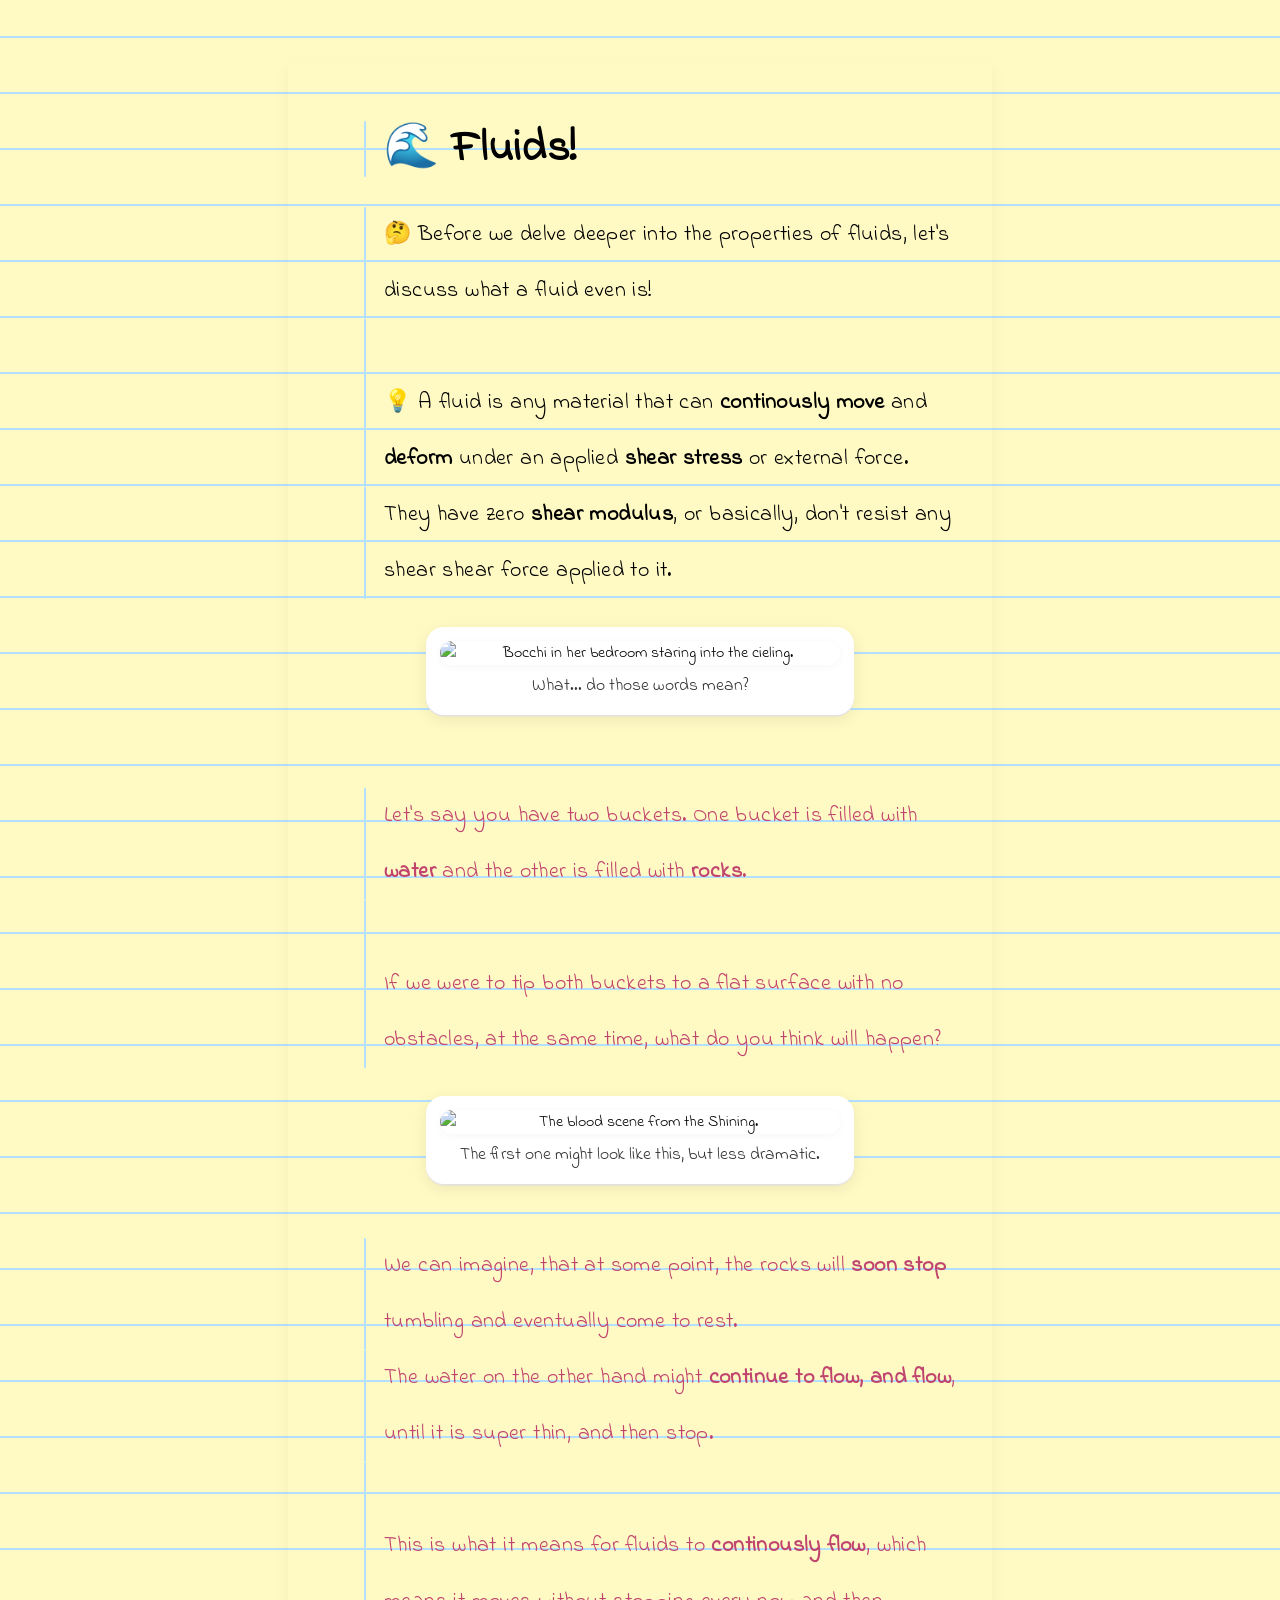
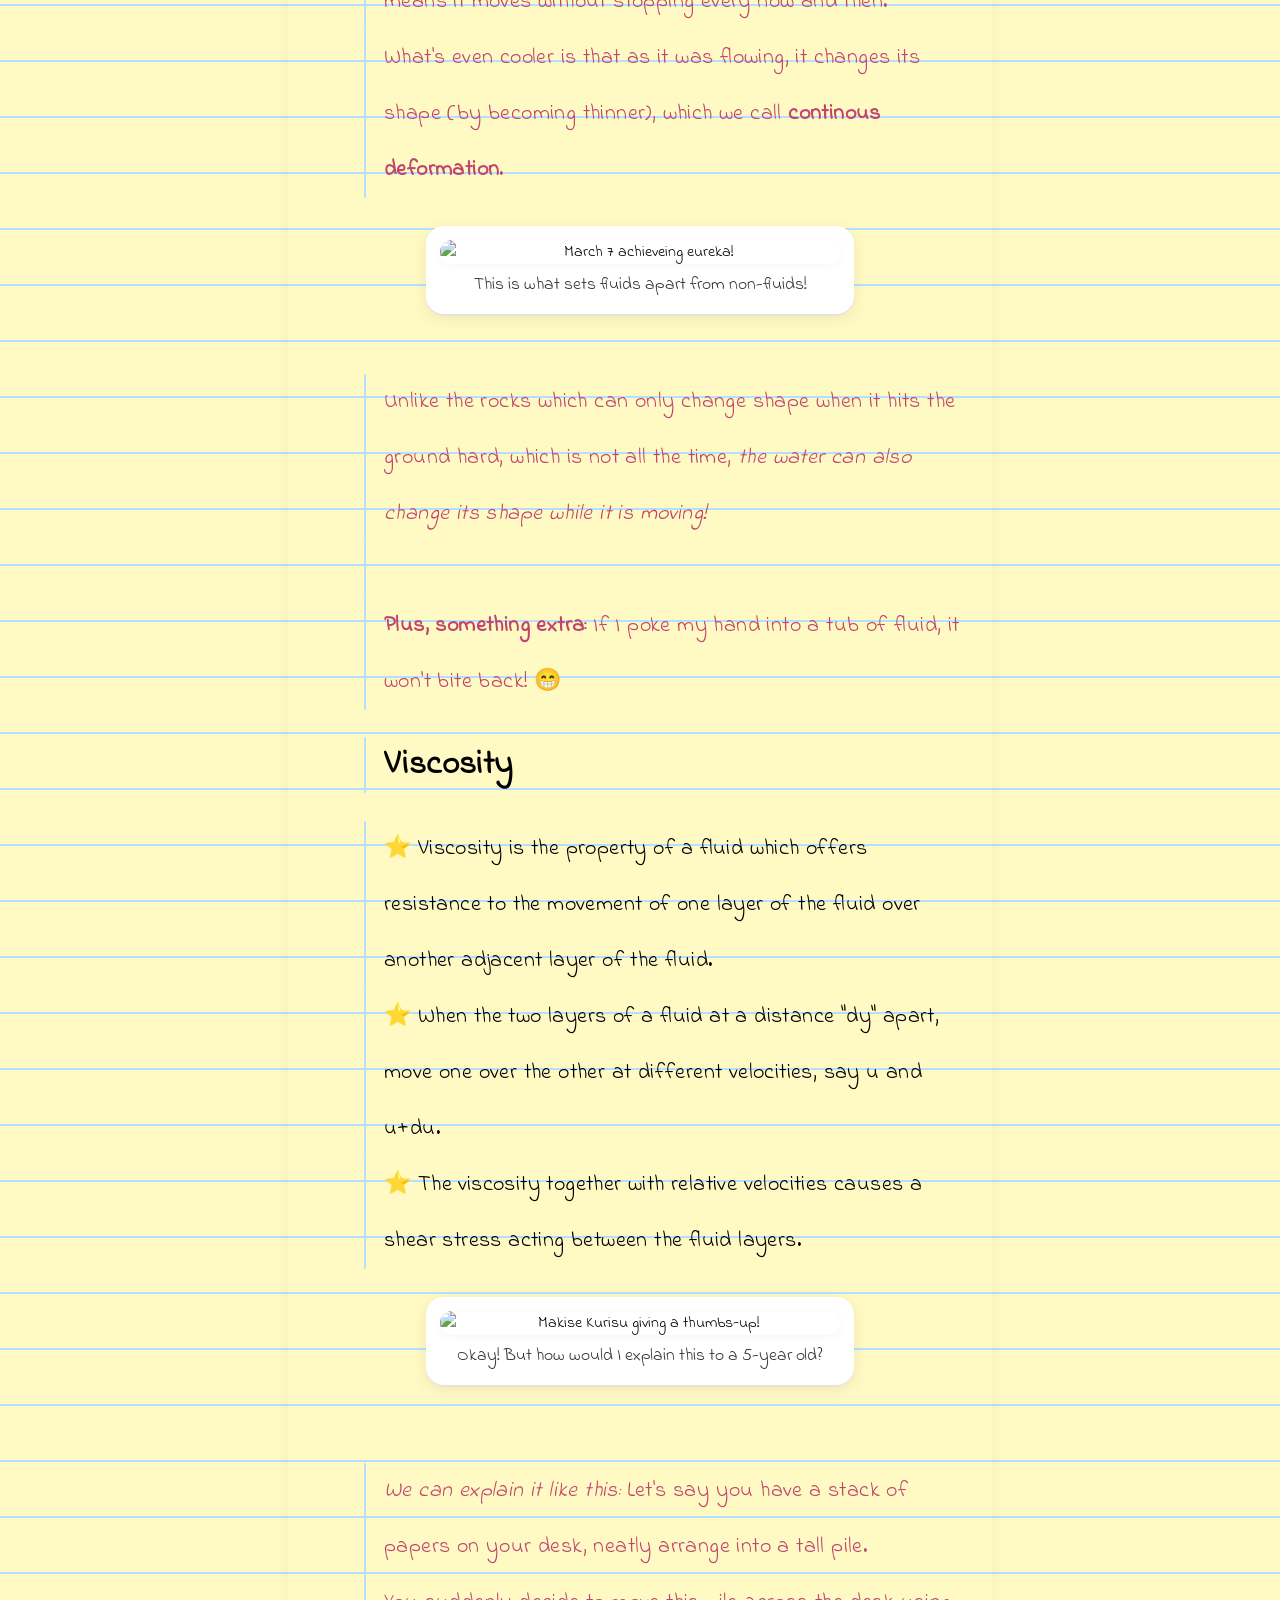
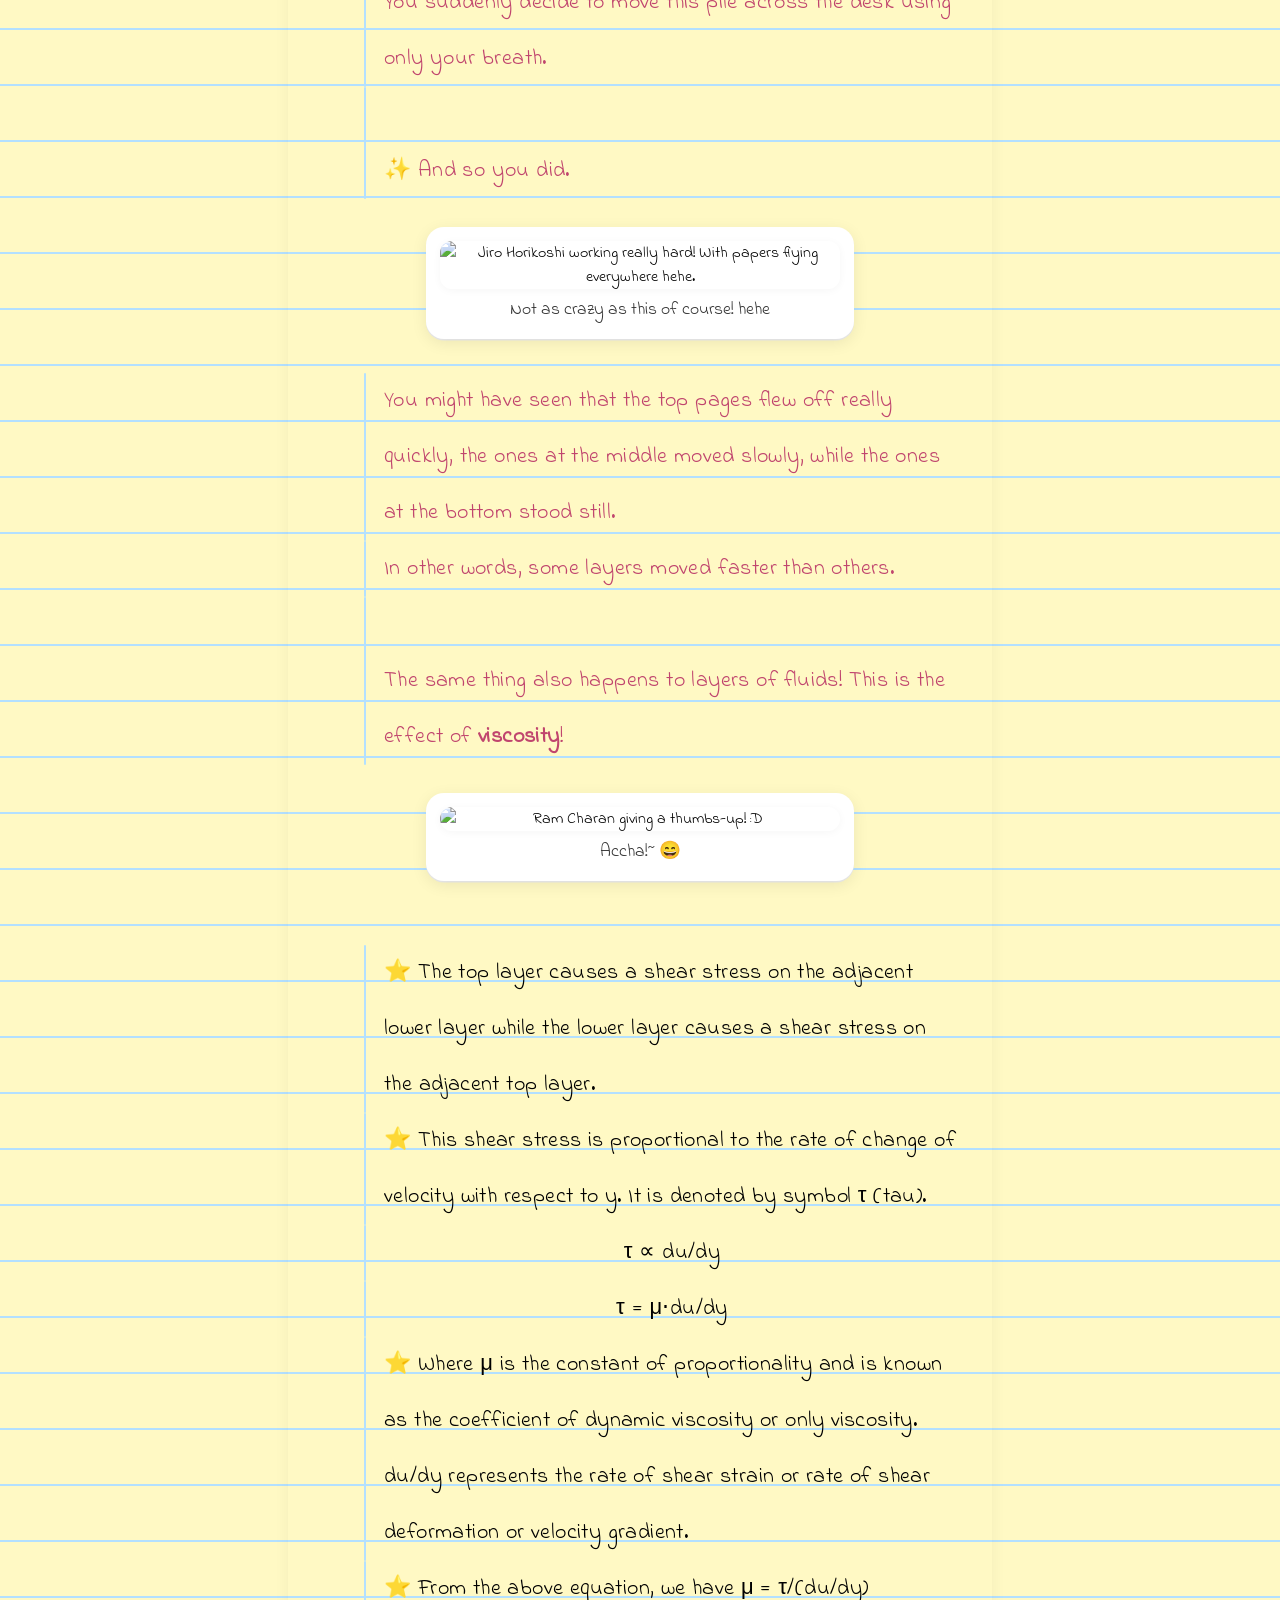
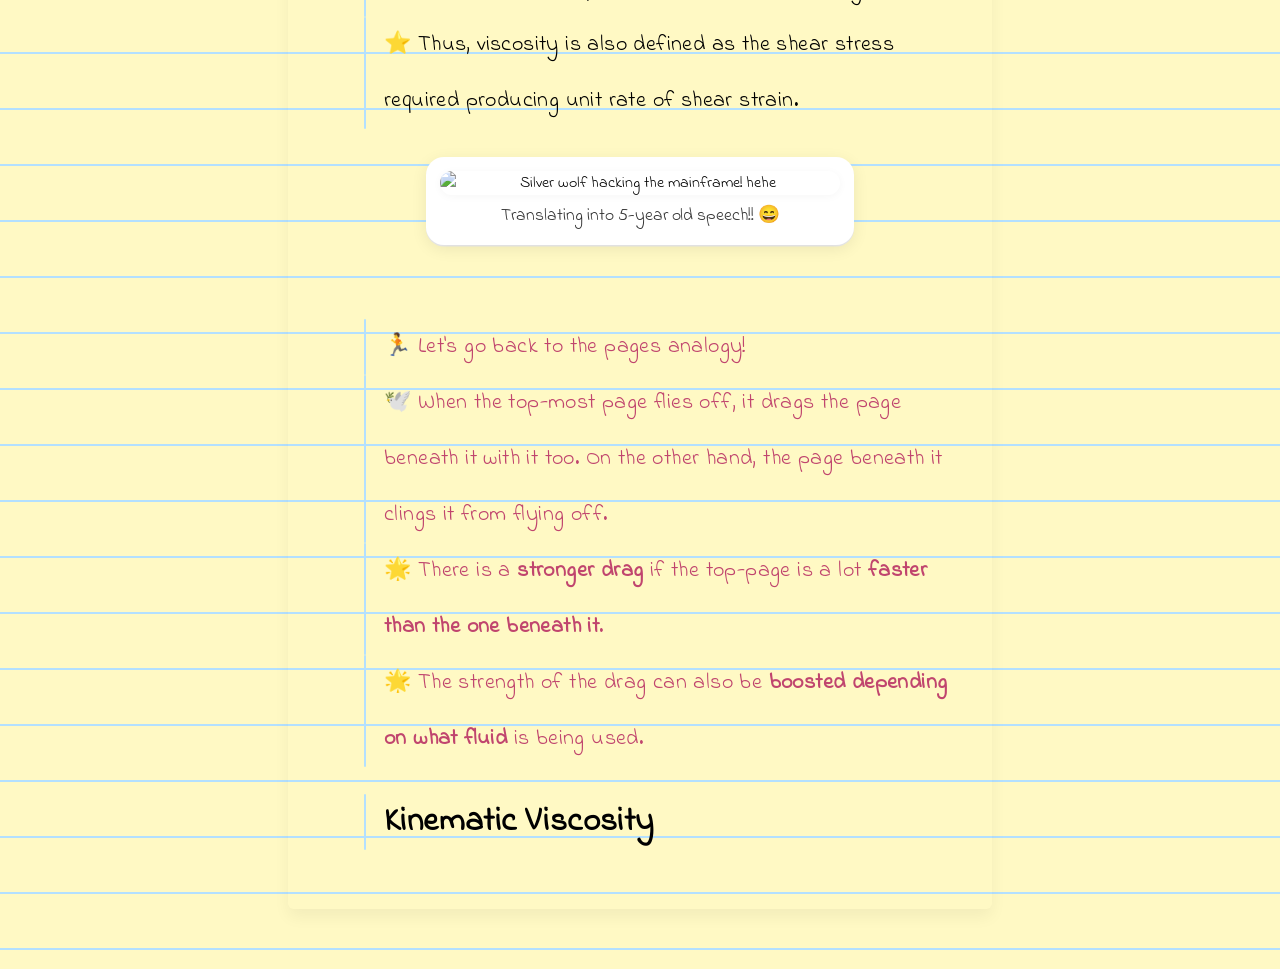
==== index.html @ 84722a55 "Initial Template" ====
<!DOCTYPE html>
<html lang="en">
<head>
  <meta charset="UTF-8">
  <title>Bisukoshiti notes~</title>
  <link rel="icon" type="image/svg+xml" href="data:image/svg+xml;utf8,<svg xmlns='http://www.w3.org/2000/svg' viewBox='0 0 100 100'><text y='.9em' font-size='90'>🌊</text></svg>">
  <meta name="viewport" content="width=device-width,initial-scale=1">
  <!-- Optional handwriting font for more realism -->
  <link href="https://fonts.googleapis.com/css2?family=Indie+Flower&display=swap" rel="stylesheet">
  <link rel="stylesheet" href="style.css">
</head>
<body>
  <div class="yellowpad-container">
    <div class="yellowpad-line"><h1>🌊 Fluids!</h1></div>
    <div class="yellowpad-line">🤔 Before we delve deeper into the properties of fluids, let's discuss what a fluid even is!</div>
    <div class="yellowpad-line"><br>💡 A fluid is any material that can <b>continously move</b> and <b>deform</b> under an applied <b>shear stress</b> or external force.</div>
    <div class="yellowpad-line">They have zero <b>shear modulus</b>, or basically, don't resist any shear shear force applied to it.</div>
    
    <div class="postcard">
      <img src="images/bocchi.jpg" alt="Bocchi in her bedroom staring into the cieling."/>
      <div class="caption">What... do those words mean?</div>
    </div>

    <div class="yellowpad-spacer" style="height: 45px"></div>
    <div class="yellowpad-line is-red">Let's say you have two buckets. One bucket is filled with <b>water</b> and the other is filled with <b>rocks</b>.</div>
    <div class="yellowpad-line is-red"><br>If we were to tip both buckets to a flat surface with no obstacles, at the same time, what do you think will happen?</div>
  
    <div class="postcard">
      <img src="images/blood-shining.gif" alt="The blood scene from the Shining."/>
      <div class="caption">The first one might look like this, but less dramatic.</div>
    </div>

    <div class="yellowpad-spacer" style="height: 26px"></div>
    <div class="yellowpad-line is-red">We can imagine, that at some point, the rocks will <b>soon stop</b> tumbling and eventually come to rest.</div>
    <div class="yellowpad-line is-red">The water on the other hand might <b>continue to flow, and flow</b>, until it is super thin, and then stop.</div>
    <div class="yellowpad-line is-red"><br>This is what it means for fluids to <b>continously flow</b>, which means it moves without stopping every now and then.</div>
    <div class="yellowpad-line is-red">What's even cooler is that as it was flowing, it changes its shape (by becoming thinner), which we call <b>continous deformation</b>.</div>
    
    <div class="postcard">
      <img src="https://c.tenor.com/c9is7Aq9V0AAAAAd/tenor.gif" alt="March 7 achieveing eureka!"/>
      <div class="caption">This is what sets fluids apart from non-fluids!</div>
    </div>

    <div class="yellowpad-spacer" style="height: 32px"></div>
    <div class="yellowpad-line is-red"> Unlike the rocks which can only change shape when it hits the ground hard, which is not all the time, <i>the water can also change its shape while it is moving!</i></div>
    <div class="yellowpad-line"><br></div>
    <div class="yellowpad-line is-red"><b>Plus, something extra:</b> If I poke my hand into a tub of fluid, it won't bite back! 😁</div>
  
    <div class="yellowpad-line"><h2>Viscosity</h2></div>
    <div class="yellowpad-line">⭐ Viscosity is the property of a fluid which offers resistance to the movement of one layer of the fluid over another adjacent layer of the fluid.</div>
    <div class="yellowpad-line">⭐ When the two layers of a fluid at a distance "dy" apart, move one over the other at different velocities, say u and u+du.</div>
    <div class="yellowpad-line">⭐ The viscosity together with relative velocities causes a shear stress acting between the fluid layers.</div>
  
    <div class="postcard">
      <img src="https://c.tenor.com/1Wi0B03o12MAAAAd/tenor.gif" alt="Makise Kurisu giving a thumbs-up!"/>
      <div class="caption">Okay! But how would I explain this to a 5-year old?</div>
    </div>

    <div class="yellowpad-spacer" style="height: 50px"></div>
    <div class="yellowpad-line is-red"><i>We can explain it like this:</i> Let's say you have a stack of papers on your desk, neatly arrange into a tall pile.</div>
    <div class="yellowpad-line is-red">You suddenly decide to move this pile across the desk using only your  breath.</div>
    <div class="yellowpad-line is-red"><br>✨ And so you did.</div>
    
    <div class="postcard">
      <img src="https://static.klipy.com/ii/39f2394ae36df6e199be9eb7c9fa1012/e8/10/LE1DSyL5.gif" alt="Jiro Horikoshi working really hard! With papers flying everywhere hehe."/>
      <div class="caption">Not as crazy as this of course! hehe</div>
    </div>

    <div class="yellowpad-spacer" style="height: 6px"></div>
    <div class="yellowpad-line is-red">You might have seen that the top pages flew off really quickly, the ones at the middle moved slowly, while the ones at the bottom stood still.</div>
    <div class="yellowpad-line is-red">In other words, some layers moved faster than others.</div>
    <div class="yellowpad-line is-red"><br>The same thing also happens to layers of fluids! This is the effect of <b>viscosity</b>!</div>
  
    <div class="postcard">
      <img src="https://c.tenor.com/sBZKaUk3VqYAAAAd/tenor.gif" alt="Ram Charan giving a thumbs-up! :D"/>
      <div class="caption">Accha!~ 😄</div>
    </div>

    <div class="yellowpad-spacer" style="height: 36px"></div>
    <div class="yellowpad-line">⭐ The top layer causes a shear stress on the adjacent lower layer while the lower layer causes a shear stress on the adjacent top layer.</div>
    <div class="yellowpad-line">⭐ This shear stress is proportional to the rate of change of velocity with respect to y. It is denoted by symbol τ (tau).</div>
    <div class="yellowpad-line" style="text-align: center;">τ ∝ du/dy</div>
    <div class="yellowpad-line" style="text-align: center;">τ = μ⋅du/dy</div>
    <div class="yellowpad-line">⭐ Where μ is the constant of proportionality and is known as the coefficient of dynamic viscosity or only viscosity. du/dy represents the rate of shear strain or rate of shear deformation or velocity gradient.</div>
    <div class="yellowpad-line">⭐ From the above equation, we have μ = τ/(du/dy)</div>
    <div class="yellowpad-line">⭐ Thus, viscosity is also defined as the shear stress required producing unit rate of shear strain.</div>
  
    <div class="postcard">
      <img src="https://c.tenor.com/rE7Ehf7xMkAAAAAd/tenor.gif" alt="Silver wolf hacking the mainframe! hehe"/>
      <div class="caption">Translating into 5-year old speech!! 😄</div>
    </div>
  
    <div class="yellowpad-spacer" style="height: 46px"></div>
    <div class="yellowpad-line is-red">🏃 Let's go back to the pages analogy!</div>
    <div class="yellowpad-line is-red">🕊️ When the top-most page flies off, it drags the page beneath it with it too. On the other hand, the page beneath it clings it from flying off.</div>
    <div class="yellowpad-line is-red">🌟 There is a <b>stronger drag</b> if the top-page is a lot <b>faster than the one beneath it</b>.</div>
    <div class="yellowpad-line is-red">🌟 The strength of the drag can also be <b>boosted depending on what fluid</b> is being used.</div>
  
    <div class="yellowpad-line"><h2>Kinematic Viscosity</h2></div>
  
  
  
  </div>

  <script>
    // Fade-in effect when lines are scrolled into view
    const lines = document.querySelectorAll('.yellowpad-line');
    const observer = new IntersectionObserver(entries => {
      entries.forEach(entry => {
        if (entry.isIntersecting) {
          entry.target.classList.add('visible');
          observer.unobserve(entry.target); // Only animate once
        }
      });
    }, { threshold: 0.2 });

    lines.forEach(line => observer.observe(line));
  </script>
</body>
</html>
---- style.css ----
body {
  background:
    repeating-linear-gradient(
      to bottom,
      #fff9c4,           /* Light yellow */
      #fff9c4 36px,
      #b3e0ff 36px,
      #b3e0ff 38px,
      #fff9c4 38px,
      #fff9c4 56px
    );
  min-height: 100vh;
  margin: 0;
  font-family: 'Indie Flower', cursive, Arial, sans-serif;
}

.yellowpad-container {
  max-width: 640px;
  margin: 60px auto;
  padding: 32px;
  background: rgba(255, 255, 220, 0.0); /* transparent so the lines show */
  /* Optional: simulate pad border */
  border-radius: 6px;
  box-shadow: 0 8px 16px rgba(0,0,0,0.05);
}

.yellowpad-line {
  opacity: 0;
  transform: translateY(20px);
  transition: opacity 1s cubic-bezier(.77,0,.18,1), transform 1s cubic-bezier(.77,0,.18,1);
  font-size: 22px;
  line-height: 56px; /* same as the background line spacing */
  letter-spacing: .4px;
  /* Optional: blue "margin" line at start of pad */
  padding-left: 64px;
  position: relative;
}

/* Red Edition hehe*/
.yellowpad-line.is-red {
  color: rgb(192, 69, 110);
}

/* Simulate blue vertical margin line -- optional */
.yellowpad-line::before {
  content: "";
  position: absolute;
  left: 44px;
  top: 0;
  bottom: 0;
  width: 2px;
  background: #b3e0ff;
  border-radius: 10px;
}

.yellowpad-line.visible {
  opacity: 1;
  transform: translateY(0);
}

.yellowpad-spacer {
  height: 56px;
}

.postcard {
  background: #fff;
  border-radius: 18px;
  box-shadow: 0 4px 16px rgba(0,0,0,0.08), 0 1.5px 0 #eee;
  padding: 14px 14px 14px 14px;
  margin: 28px auto;
  max-width: 400px;
  text-align: center;
  transition: box-shadow 0.2s;
}

.postcard img {
  max-width: 100%;
  border-radius: 12px;
  box-shadow: 0 1.5px 9px rgba(0,0,0,0.04);
  display: block;
  margin: 0 auto 8px auto;
}

.postcard .caption {
  color: #333;
  font-size: 1.1em;
  font-family: 'Indie Flower', cursive, Arial, sans-serif;
  margin-top: 6px;
  margin-bottom: 2px;
}
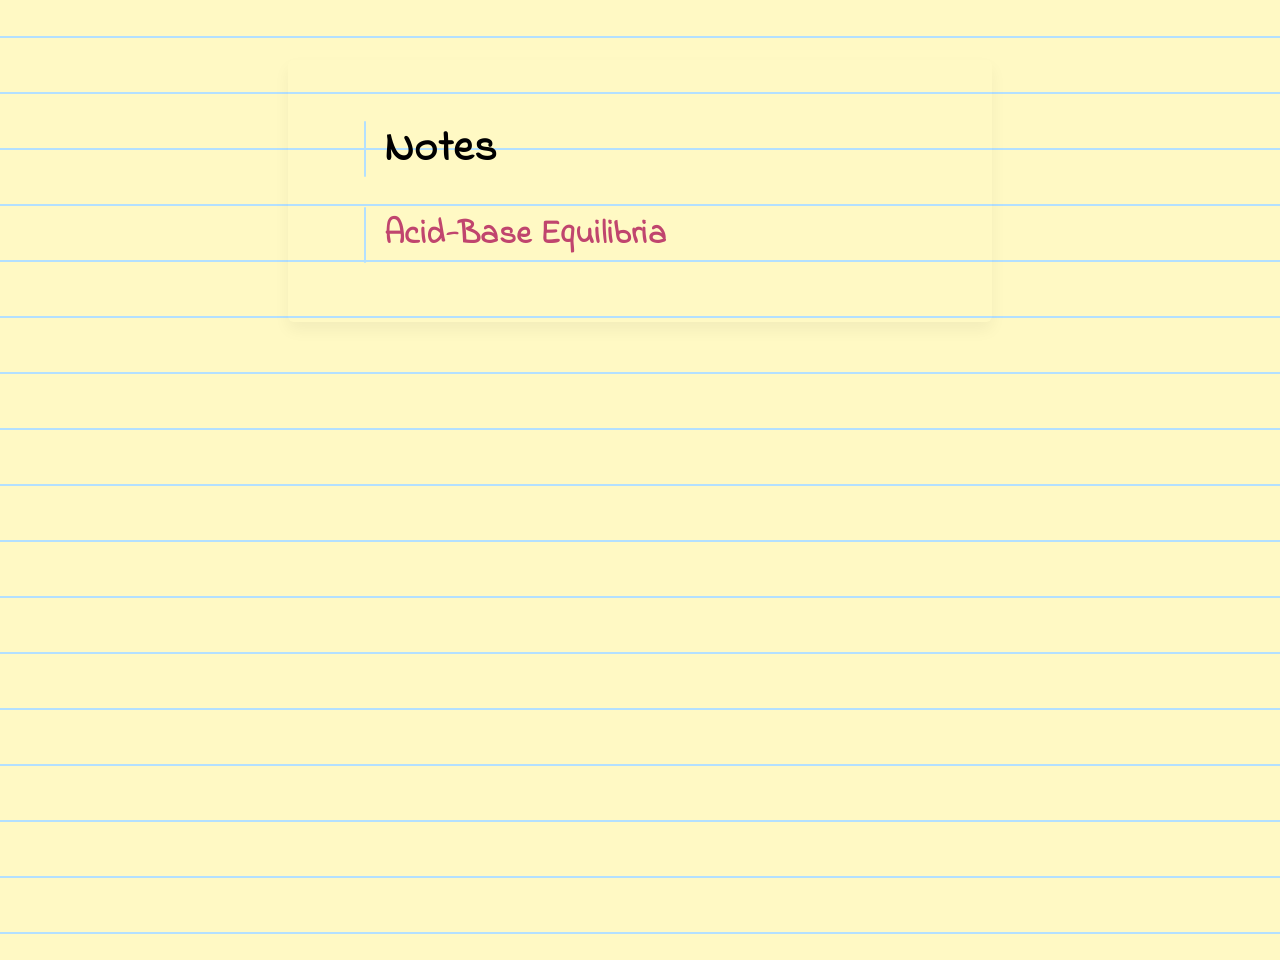
==== commit 8ce42976: "Added Acid-Base Equilibria" ====
--- a/index.html
+++ b/index.html
@@ -2,7 +2,7 @@
 <html lang="en">
 <head>
   <meta charset="UTF-8">
-  <title>Bisukoshiti notes~</title>
+  <title>Acidio notes~</title>
   <link rel="icon" type="image/svg+xml" href="data:image/svg+xml;utf8,<svg xmlns='http://www.w3.org/2000/svg' viewBox='0 0 100 100'><text y='.9em' font-size='90'>🌊</text></svg>">
   <meta name="viewport" content="width=device-width,initial-scale=1">
   <!-- Optional handwriting font for more realism -->
@@ -11,95 +11,9 @@
 </head>
 <body>
   <div class="yellowpad-container">
-    <div class="yellowpad-line"><h1>🌊 Fluids!</h1></div>
-    <div class="yellowpad-line">🤔 Before we delve deeper into the properties of fluids, let's discuss what a fluid even is!</div>
-    <div class="yellowpad-line"><br>💡 A fluid is any material that can <b>continously move</b> and <b>deform</b> under an applied <b>shear stress</b> or external force.</div>
-    <div class="yellowpad-line">They have zero <b>shear modulus</b>, or basically, don't resist any shear shear force applied to it.</div>
+    <div class="yellowpad-line"><h1>Notes</h1></div>
+    <div class="yellowpad-line"><a href="acid-base-equilibria.html"><h2>Acid-Base Equilibria</h2></a></div>
     
-    <div class="postcard">
-      <img src="images/bocchi.jpg" alt="Bocchi in her bedroom staring into the cieling."/>
-      <div class="caption">What... do those words mean?</div>
-    </div>
-
-    <div class="yellowpad-spacer" style="height: 45px"></div>
-    <div class="yellowpad-line is-red">Let's say you have two buckets. One bucket is filled with <b>water</b> and the other is filled with <b>rocks</b>.</div>
-    <div class="yellowpad-line is-red"><br>If we were to tip both buckets to a flat surface with no obstacles, at the same time, what do you think will happen?</div>
-  
-    <div class="postcard">
-      <img src="images/blood-shining.gif" alt="The blood scene from the Shining."/>
-      <div class="caption">The first one might look like this, but less dramatic.</div>
-    </div>
-
-    <div class="yellowpad-spacer" style="height: 26px"></div>
-    <div class="yellowpad-line is-red">We can imagine, that at some point, the rocks will <b>soon stop</b> tumbling and eventually come to rest.</div>
-    <div class="yellowpad-line is-red">The water on the other hand might <b>continue to flow, and flow</b>, until it is super thin, and then stop.</div>
-    <div class="yellowpad-line is-red"><br>This is what it means for fluids to <b>continously flow</b>, which means it moves without stopping every now and then.</div>
-    <div class="yellowpad-line is-red">What's even cooler is that as it was flowing, it changes its shape (by becoming thinner), which we call <b>continous deformation</b>.</div>
-    
-    <div class="postcard">
-      <img src="https://c.tenor.com/c9is7Aq9V0AAAAAd/tenor.gif" alt="March 7 achieveing eureka!"/>
-      <div class="caption">This is what sets fluids apart from non-fluids!</div>
-    </div>
-
-    <div class="yellowpad-spacer" style="height: 32px"></div>
-    <div class="yellowpad-line is-red"> Unlike the rocks which can only change shape when it hits the ground hard, which is not all the time, <i>the water can also change its shape while it is moving!</i></div>
-    <div class="yellowpad-line"><br></div>
-    <div class="yellowpad-line is-red"><b>Plus, something extra:</b> If I poke my hand into a tub of fluid, it won't bite back! 😁</div>
-  
-    <div class="yellowpad-line"><h2>Viscosity</h2></div>
-    <div class="yellowpad-line">⭐ Viscosity is the property of a fluid which offers resistance to the movement of one layer of the fluid over another adjacent layer of the fluid.</div>
-    <div class="yellowpad-line">⭐ When the two layers of a fluid at a distance "dy" apart, move one over the other at different velocities, say u and u+du.</div>
-    <div class="yellowpad-line">⭐ The viscosity together with relative velocities causes a shear stress acting between the fluid layers.</div>
-  
-    <div class="postcard">
-      <img src="https://c.tenor.com/1Wi0B03o12MAAAAd/tenor.gif" alt="Makise Kurisu giving a thumbs-up!"/>
-      <div class="caption">Okay! But how would I explain this to a 5-year old?</div>
-    </div>
-
-    <div class="yellowpad-spacer" style="height: 50px"></div>
-    <div class="yellowpad-line is-red"><i>We can explain it like this:</i> Let's say you have a stack of papers on your desk, neatly arrange into a tall pile.</div>
-    <div class="yellowpad-line is-red">You suddenly decide to move this pile across the desk using only your  breath.</div>
-    <div class="yellowpad-line is-red"><br>✨ And so you did.</div>
-    
-    <div class="postcard">
-      <img src="https://static.klipy.com/ii/39f2394ae36df6e199be9eb7c9fa1012/e8/10/LE1DSyL5.gif" alt="Jiro Horikoshi working really hard! With papers flying everywhere hehe."/>
-      <div class="caption">Not as crazy as this of course! hehe</div>
-    </div>
-
-    <div class="yellowpad-spacer" style="height: 6px"></div>
-    <div class="yellowpad-line is-red">You might have seen that the top pages flew off really quickly, the ones at the middle moved slowly, while the ones at the bottom stood still.</div>
-    <div class="yellowpad-line is-red">In other words, some layers moved faster than others.</div>
-    <div class="yellowpad-line is-red"><br>The same thing also happens to layers of fluids! This is the effect of <b>viscosity</b>!</div>
-  
-    <div class="postcard">
-      <img src="https://c.tenor.com/sBZKaUk3VqYAAAAd/tenor.gif" alt="Ram Charan giving a thumbs-up! :D"/>
-      <div class="caption">Accha!~ 😄</div>
-    </div>
-
-    <div class="yellowpad-spacer" style="height: 36px"></div>
-    <div class="yellowpad-line">⭐ The top layer causes a shear stress on the adjacent lower layer while the lower layer causes a shear stress on the adjacent top layer.</div>
-    <div class="yellowpad-line">⭐ This shear stress is proportional to the rate of change of velocity with respect to y. It is denoted by symbol τ (tau).</div>
-    <div class="yellowpad-line" style="text-align: center;">τ ∝ du/dy</div>
-    <div class="yellowpad-line" style="text-align: center;">τ = μ⋅du/dy</div>
-    <div class="yellowpad-line">⭐ Where μ is the constant of proportionality and is known as the coefficient of dynamic viscosity or only viscosity. du/dy represents the rate of shear strain or rate of shear deformation or velocity gradient.</div>
-    <div class="yellowpad-line">⭐ From the above equation, we have μ = τ/(du/dy)</div>
-    <div class="yellowpad-line">⭐ Thus, viscosity is also defined as the shear stress required producing unit rate of shear strain.</div>
-  
-    <div class="postcard">
-      <img src="https://c.tenor.com/rE7Ehf7xMkAAAAAd/tenor.gif" alt="Silver wolf hacking the mainframe! hehe"/>
-      <div class="caption">Translating into 5-year old speech!! 😄</div>
-    </div>
-  
-    <div class="yellowpad-spacer" style="height: 46px"></div>
-    <div class="yellowpad-line is-red">🏃 Let's go back to the pages analogy!</div>
-    <div class="yellowpad-line is-red">🕊️ When the top-most page flies off, it drags the page beneath it with it too. On the other hand, the page beneath it clings it from flying off.</div>
-    <div class="yellowpad-line is-red">🌟 There is a <b>stronger drag</b> if the top-page is a lot <b>faster than the one beneath it</b>.</div>
-    <div class="yellowpad-line is-red">🌟 The strength of the drag can also be <b>boosted depending on what fluid</b> is being used.</div>
-  
-    <div class="yellowpad-line"><h2>Kinematic Viscosity</h2></div>
-  
-  
-  
   </div>
 
   <script>
--- a/style.css
+++ b/style.css
@@ -39,6 +39,12 @@
 /* Red Edition hehe*/
 .yellowpad-line.is-red {
   color: rgb(192, 69, 110);
+}
+
+/* Red Edition hehe*/
+a {
+  color: rgb(192, 69, 110);
+  text-decoration: none;
 }
 
 /* Simulate blue vertical margin line -- optional */
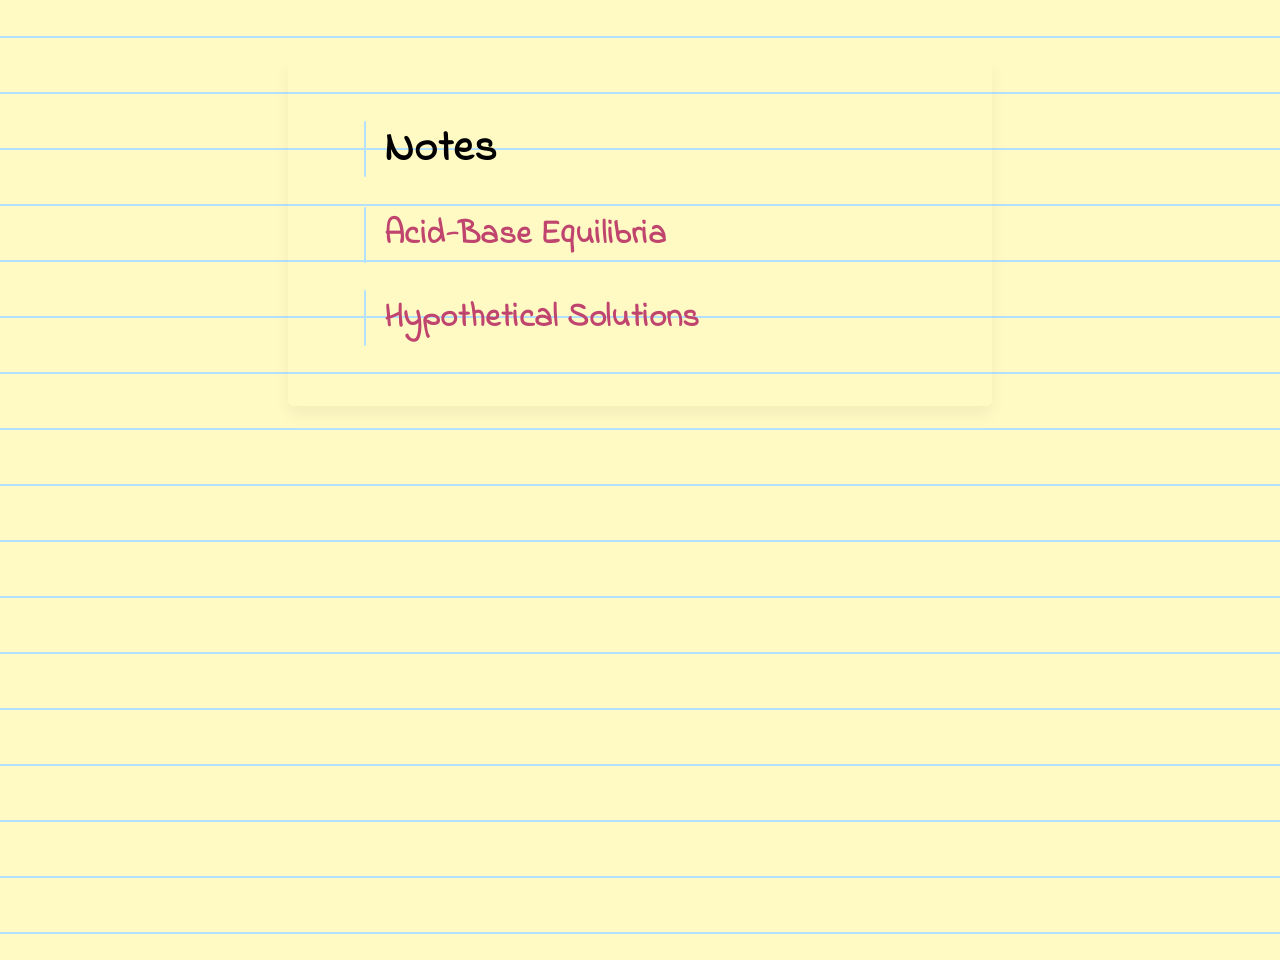
==== commit 492dcc7e: "Moved the pages into their own folder" ====
--- a/index.html
+++ b/index.html
@@ -12,8 +12,8 @@
 <body>
   <div class="yellowpad-container">
     <div class="yellowpad-line"><h1>Notes</h1></div>
-    <div class="yellowpad-line"><a href="acid-base-equilibria.html"><h2>Acid-Base Equilibria</h2></a></div>
-    
+    <div class="yellowpad-line"><a href="pages/acid-base-equilibria.html"><h2>Acid-Base Equilibria</h2></a></div>
+    <div class="yellowpad-line"><a href="pages/hypothetical solutions.html"><h2>Hypothetical Solutions</h2></a></div>
   </div>
 
   <script>
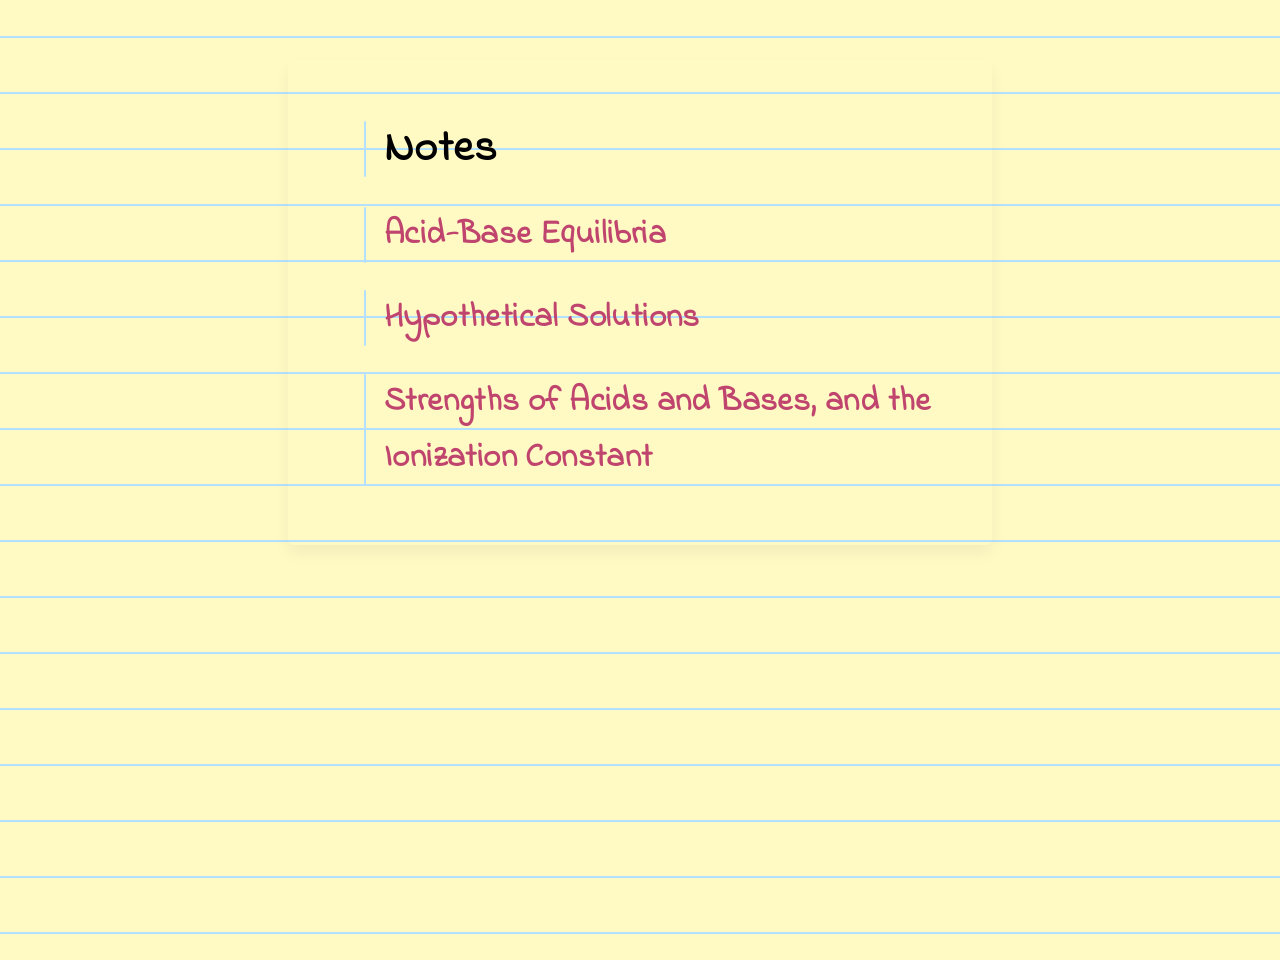
==== commit 766032ed: "Updated Index" ====
--- a/index.html
+++ b/index.html
@@ -12,8 +12,9 @@
 <body>
   <div class="yellowpad-container">
     <div class="yellowpad-line"><h1>Notes</h1></div>
-    <div class="yellowpad-line"><a href="pages/acid-base-equilibria.html"><h2>Acid-Base Equilibria</h2></a></div>
-    <div class="yellowpad-line"><a href="pages/hypothetical solutions.html"><h2>Hypothetical Solutions</h2></a></div>
+    <div class="yellowpad-line"><a href="acid-base-equilibria.html"><h2>Acid-Base Equilibria</h2></a></div>
+    <div class="yellowpad-line"><a href="hypothetical-solutions.html"><h2>Hypothetical Solutions</h2></a></div>
+    <div class="yellowpad-line"><a href="strengths-of-acids-and-bases.html"><h2>Strengths of Acids and Bases, and the Ionization Constant</h2></a></div>
   </div>
 
   <script>
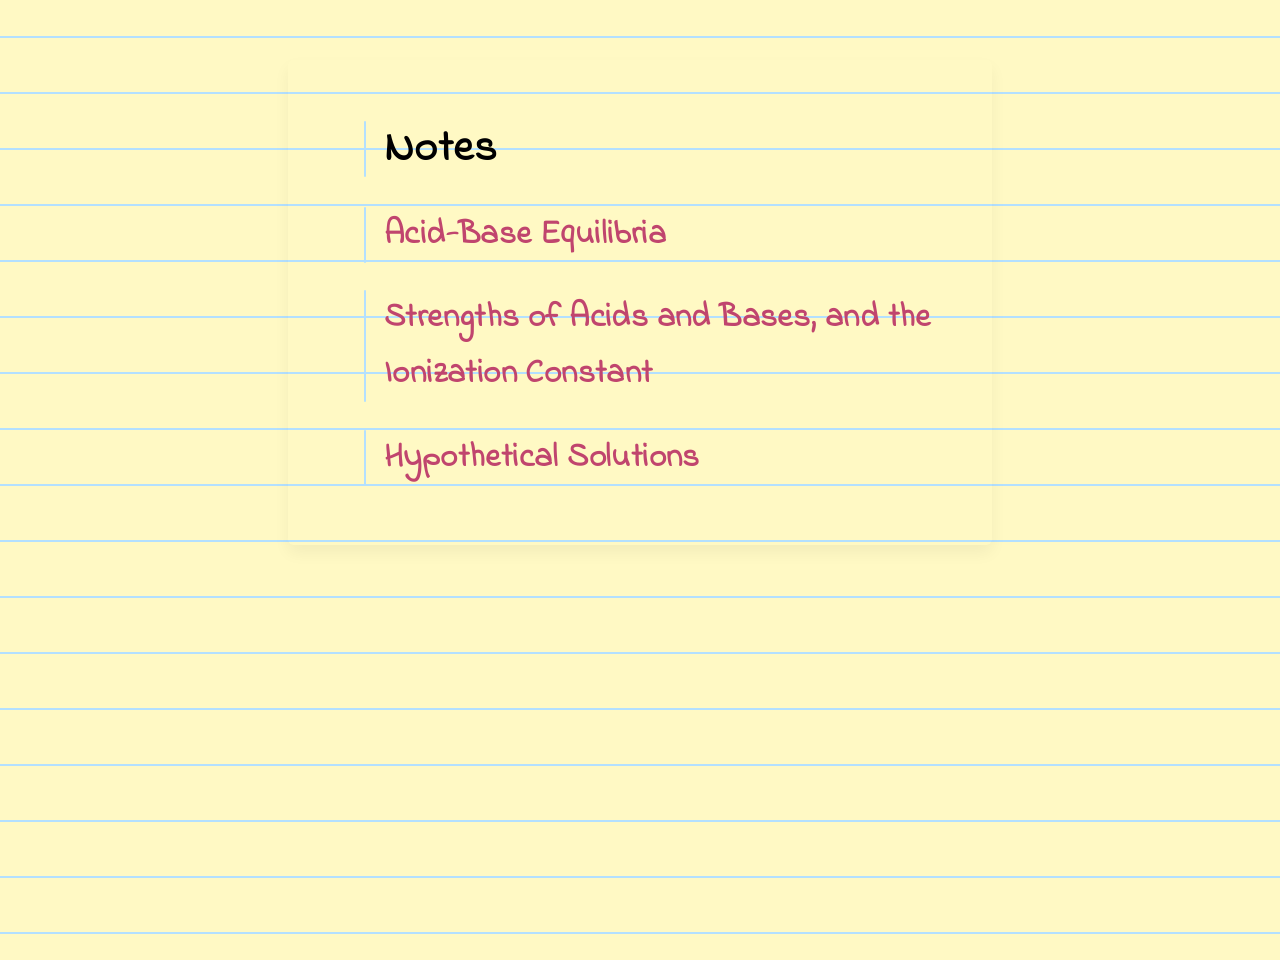
==== commit 2ab5c930: "Rearranged Index" ====
--- a/index.html
+++ b/index.html
@@ -13,9 +13,9 @@
   <div class="yellowpad-container">
     <div class="yellowpad-line"><h1>Notes</h1></div>
     <div class="yellowpad-line"><a href="acid-base-equilibria.html"><h2>Acid-Base Equilibria</h2></a></div>
+    <div class="yellowpad-line"><a href="strengths-of-acids-and-bases.html"><h2>Strengths of Acids and Bases, and the Ionization Constant</h2></a></div>
     <div class="yellowpad-line"><a href="hypothetical-solutions.html"><h2>Hypothetical Solutions</h2></a></div>
-    <div class="yellowpad-line"><a href="strengths-of-acids-and-bases.html"><h2>Strengths of Acids and Bases, and the Ionization Constant</h2></a></div>
-  </div>
+    </div>
 
   <script>
     // Fade-in effect when lines are scrolled into view
